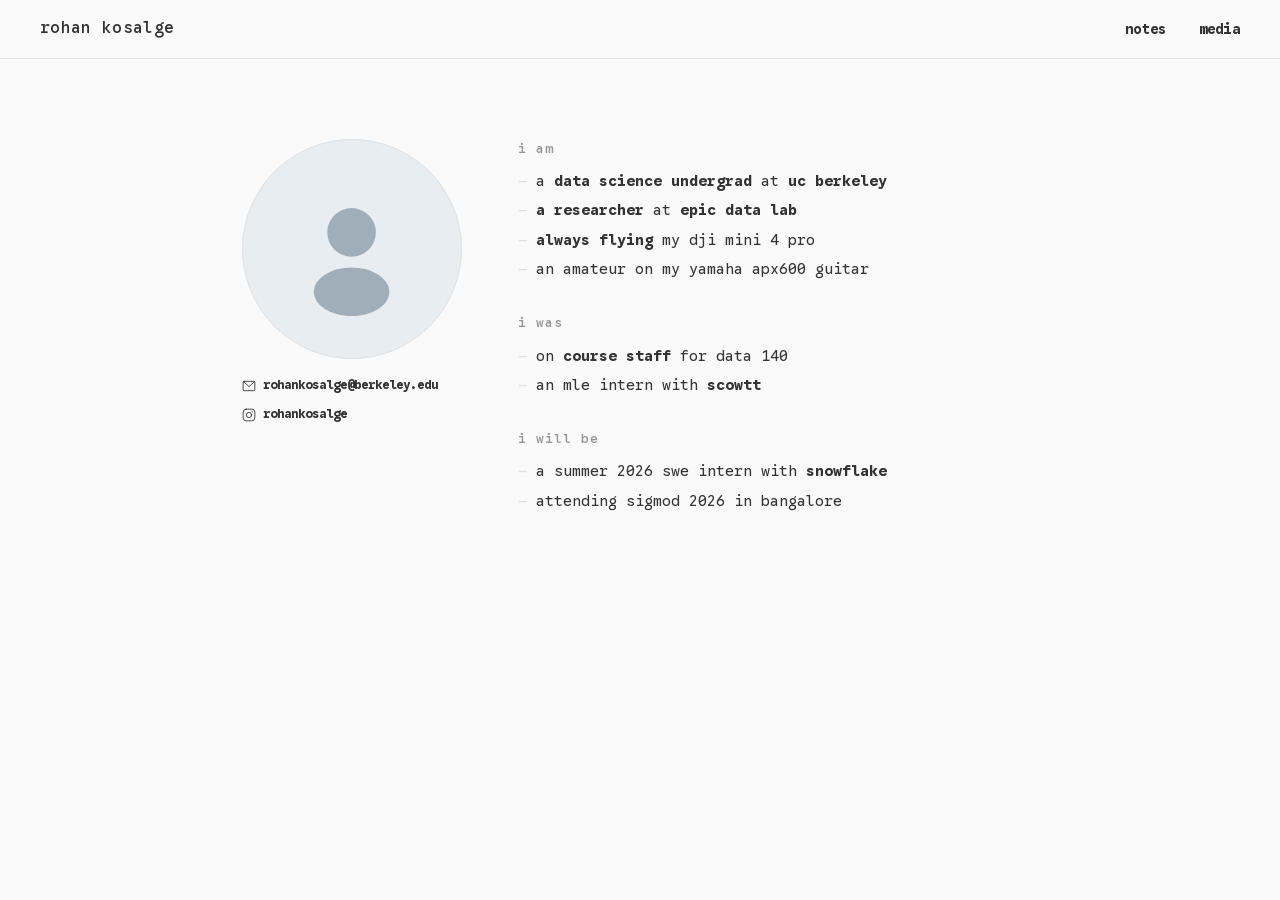
==== index.html @ b26b2457 "feat: contact under avatar, restyle links, remove contact nav - remove contact nav link; add email +" ====
<!DOCTYPE html>
<html lang="en">
<head>
  <meta charset="UTF-8" />
  <meta name="viewport" content="width=device-width, initial-scale=1.0" />
  <title>rohan kosalge</title>
  <link rel="preconnect" href="https://fonts.googleapis.com" />
  <link rel="preconnect" href="https://fonts.gstatic.com" crossorigin />
  <link href="https://fonts.googleapis.com/css2?family=Google+Sans+Code:ital,wght@0,400;0,500;1,400&display=swap" rel="stylesheet" />
  <link rel="stylesheet" href="style.css" />
</head>
<body>

  <header class="nav">
    <span class="nav-title">rohan kosalge</span>
    <nav class="nav-links">
      <a href="#">notes</a>
      <a href="#">media</a>
    </nav>
  </header>

  <main class="profile">

    <div class="avatar-col">
      <div class="avatar-frame">
        <svg class="avatar-icon" viewBox="0 0 100 100" xmlns="http://www.w3.org/2000/svg" aria-hidden="true">
          <circle cx="50" cy="38" r="18" />
          <ellipse cx="50" cy="82" rx="28" ry="18" />
        </svg>
      </div>

      <div class="contact-links">
        <a href="mailto:rohankosalge@berkeley.edu" class="contact-item">
          <svg class="contact-icon" viewBox="0 0 24 24" xmlns="http://www.w3.org/2000/svg" aria-hidden="true">
            <rect x="2" y="4" width="20" height="16" rx="2" ry="2" fill="none" stroke="currentColor" stroke-width="1.5"/>
            <polyline points="2,4 12,13 22,4" fill="none" stroke="currentColor" stroke-width="1.5"/>
          </svg>
          <span>rohankosalge@berkeley.edu</span>
        </a>
        <a href="https://www.instagram.com/rohankosalge/" class="contact-item">
          <svg class="contact-icon" viewBox="0 0 24 24" xmlns="http://www.w3.org/2000/svg" aria-hidden="true">
            <rect x="2" y="2" width="20" height="20" rx="5" ry="5" fill="none" stroke="currentColor" stroke-width="1.5"/>
            <circle cx="12" cy="12" r="4.5" fill="none" stroke="currentColor" stroke-width="1.5"/>
            <circle cx="17.5" cy="6.5" r="1" fill="currentColor"/>
          </svg>
          <span>rohankosalge</span>
        </a>
      </div>
    </div>

    <div class="timeline-col">

      <section class="timeline-block">
        <h2>i am</h2>
        <ul>
          <li>a <a href="notes.html">data science undergrad</a> at <a href="https://cdss.berkeley.edu/">uc berkeley</a></li>
          <li><a href="https://scholar.google.com/citations?user=vtIwd5IAAAAJ&hl=en&oi=ao">a researcher</a> at <a href="https://epic.berkeley.edu/">epic data lab</a></li>
          <li><a href="media.html">always flying</a> my dji mini 4 pro</li>
          <li>an amateur on my yamaha apx600 guitar</li>
        </ul>
      </section>

      <section class="timeline-block">
        <h2>i was</h2>
        <ul>
          <li>on <a href="https://data140.org/staff/#rohan-kosalge">course staff</a> for data 140</li>
          <li>an mle intern with <a href="https://www.scowtt.com/">scowtt</a></li>
        </ul>
      </section>

      <section class="timeline-block">
        <h2>i will be</h2>
        <ul>
          <li>a summer 2026 swe intern with <a href="https://www.snowflake.com/">snowflake</a></li>
          <li>attending sigmod 2026 in bangalore</li>
        </ul>
      </section>

    </div>
  </main>

</body>
</html>
---- style.css ----
*, *::before, *::after {
  box-sizing: border-box;
  margin: 0;
  padding: 0;
}

:root {
  --bg: #FAFAFA;
  --text: #333333;
  --border: #E0E0E0;
  --avatar-bg: #E8EDF2;
  --avatar-icon: #A0AEBA;
}

html {
  font-size: 16px;
  scroll-behavior: smooth;
}

body {
  font-family: 'Google Sans Code', 'Courier New', monospace;
  background: var(--bg);
  color: var(--text);
  min-height: 100vh;
  line-height: 1.6;
}

/* ── global link style ── */

a {
  color: var(--text);
  text-decoration: none;
  font-weight: 700;
  transition: opacity 0.15s ease;
}

a:hover {
  opacity: 0.55;
}

/* ── nav ── */

.nav {
  position: sticky;
  top: 0;
  z-index: 100;
  display: flex;
  align-items: center;
  justify-content: space-between;
  padding: 1rem 2.5rem;
  background: var(--bg);
  border-bottom: 1px solid var(--border);
}

.nav-title {
  font-size: 1rem;
  font-weight: 500;
  letter-spacing: 0.02em;
  color: var(--text);
}

.nav-links {
  display: flex;
  gap: 2rem;
}

.nav-links a {
  font-size: 0.875rem;
  letter-spacing: 0.02em;
}

/* ── profile layout ── */

.profile {
  display: grid;
  grid-template-columns: 220px 1fr;
  gap: 3.5rem;
  max-width: 860px;
  margin: 5rem auto;
  padding: 0 2rem;
  align-items: start;
}

/* ── avatar ── */

.avatar-frame {
  width: 100%;
  aspect-ratio: 1 / 1;
  border-radius: 50%;
  background: var(--avatar-bg);
  display: flex;
  align-items: center;
  justify-content: center;
  overflow: hidden;
  border: 1px solid var(--border);
}

.avatar-icon {
  width: 62%;
  height: 62%;
  fill: var(--avatar-icon);
}

/* ── contact links ── */

.contact-links {
  display: flex;
  flex-direction: column;
  gap: 0.55rem;
  margin-top: 1.1rem;
  align-items: flex-start;
}

.contact-item {
  display: flex;
  align-items: center;
  gap: 0.45rem;
  font-size: 0.78rem;
  font-weight: 700;
  color: var(--text);
  text-decoration: none;
  transition: opacity 0.15s ease;
}

.contact-item:hover {
  opacity: 0.55;
}

.contact-icon {
  width: 14px;
  height: 14px;
  flex-shrink: 0;
  color: var(--text);
  stroke-linecap: round;
  stroke-linejoin: round;
}

/* ── timeline ── */

.timeline-col {
  display: flex;
  flex-direction: column;
  gap: 2rem;
}

.timeline-block h2 {
  font-size: 0.8rem;
  font-weight: 500;
  letter-spacing: 0.08em;
  text-transform: lowercase;
  color: var(--text);
  margin-bottom: 0.6rem;
  opacity: 0.5;
}

.timeline-block ul {
  list-style: none;
  display: flex;
  flex-direction: column;
  gap: 0.35rem;
}

.timeline-block ul li {
  font-size: 0.9375rem;
  color: var(--text);
  padding-left: 1.1rem;
  position: relative;
}

.timeline-block ul li::before {
  content: '—';
  position: absolute;
  left: 0;
  color: var(--border);
}

/* ── responsive ── */

@media (max-width: 640px) {
  .nav {
    padding: 0.875rem 1.25rem;
  }

  .nav-links {
    gap: 1.25rem;
  }

  .profile {
    grid-template-columns: 1fr;
    margin: 2.5rem auto;
    gap: 2rem;
  }

  .avatar-col {
    display: flex;
    flex-direction: column;
    align-items: center;
  }

  .avatar-frame {
    width: 140px;
    height: 140px;
    aspect-ratio: unset;
  }

  .contact-links {
    align-items: flex-start;
  }
}
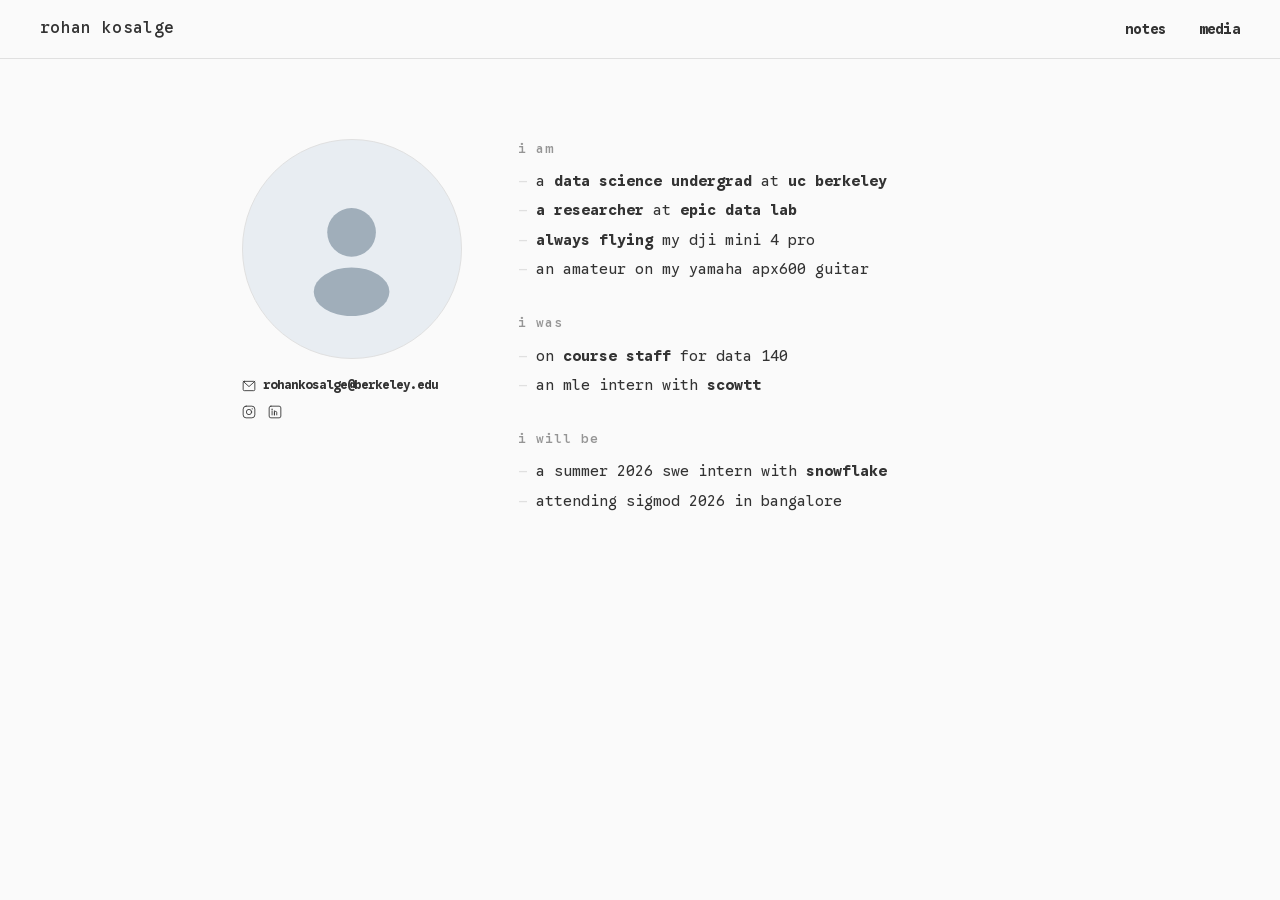
==== commit ba6c855d: "feat: add linkedin icon, show email as plain text, icon-only for instagram/linkedin Co-Authored-By: " ====
--- a/index.html
+++ b/index.html
@@ -30,21 +30,31 @@
       </div>
 
       <div class="contact-links">
-        <a href="mailto:rohankosalge@berkeley.edu" class="contact-item">
+        <div class="contact-item">
           <svg class="contact-icon" viewBox="0 0 24 24" xmlns="http://www.w3.org/2000/svg" aria-hidden="true">
             <rect x="2" y="4" width="20" height="16" rx="2" ry="2" fill="none" stroke="currentColor" stroke-width="1.5"/>
             <polyline points="2,4 12,13 22,4" fill="none" stroke="currentColor" stroke-width="1.5"/>
           </svg>
           <span>rohankosalge@berkeley.edu</span>
-        </a>
-        <a href="https://www.instagram.com/rohankosalge/" class="contact-item">
-          <svg class="contact-icon" viewBox="0 0 24 24" xmlns="http://www.w3.org/2000/svg" aria-hidden="true">
-            <rect x="2" y="2" width="20" height="20" rx="5" ry="5" fill="none" stroke="currentColor" stroke-width="1.5"/>
-            <circle cx="12" cy="12" r="4.5" fill="none" stroke="currentColor" stroke-width="1.5"/>
-            <circle cx="17.5" cy="6.5" r="1" fill="currentColor"/>
-          </svg>
-          <span>rohankosalge</span>
-        </a>
+        </div>
+        <div class="contact-icons-row">
+          <a href="https://www.instagram.com/rohankosalge/" class="contact-icon-link" aria-label="Instagram">
+            <svg class="contact-icon" viewBox="0 0 24 24" xmlns="http://www.w3.org/2000/svg" aria-hidden="true">
+              <rect x="2" y="2" width="20" height="20" rx="5" ry="5" fill="none" stroke="currentColor" stroke-width="1.5"/>
+              <circle cx="12" cy="12" r="4.5" fill="none" stroke="currentColor" stroke-width="1.5"/>
+              <circle cx="17.5" cy="6.5" r="1" fill="currentColor"/>
+            </svg>
+          </a>
+          <a href="https://linkedin.com/in/rohankosalge/?skipRedirect=true" class="contact-icon-link" aria-label="LinkedIn">
+            <svg class="contact-icon" viewBox="0 0 24 24" xmlns="http://www.w3.org/2000/svg" aria-hidden="true">
+              <rect x="2" y="2" width="20" height="20" rx="3" ry="3" fill="none" stroke="currentColor" stroke-width="1.5"/>
+              <line x1="7" y1="10" x2="7" y2="17" stroke="currentColor" stroke-width="1.5" stroke-linecap="round"/>
+              <line x1="7" y1="7" x2="7" y2="7.5" stroke="currentColor" stroke-width="2" stroke-linecap="round"/>
+              <path d="M11 17v-4a2 2 0 0 1 4 0v4" fill="none" stroke="currentColor" stroke-width="1.5" stroke-linecap="round"/>
+              <line x1="11" y1="10" x2="11" y2="17" stroke="currentColor" stroke-width="1.5" stroke-linecap="round"/>
+            </svg>
+          </a>
+        </div>
       </div>
     </div>
 
--- a/style.css
+++ b/style.css
@@ -118,11 +118,22 @@
   font-size: 0.78rem;
   font-weight: 700;
   color: var(--text);
-  text-decoration: none;
+}
+
+.contact-icons-row {
+  display: flex;
+  gap: 0.75rem;
+  align-items: center;
+}
+
+.contact-icon-link {
+  display: flex;
+  align-items: center;
+  color: var(--text);
   transition: opacity 0.15s ease;
 }
 
-.contact-item:hover {
+.contact-icon-link:hover {
   opacity: 0.55;
 }
 
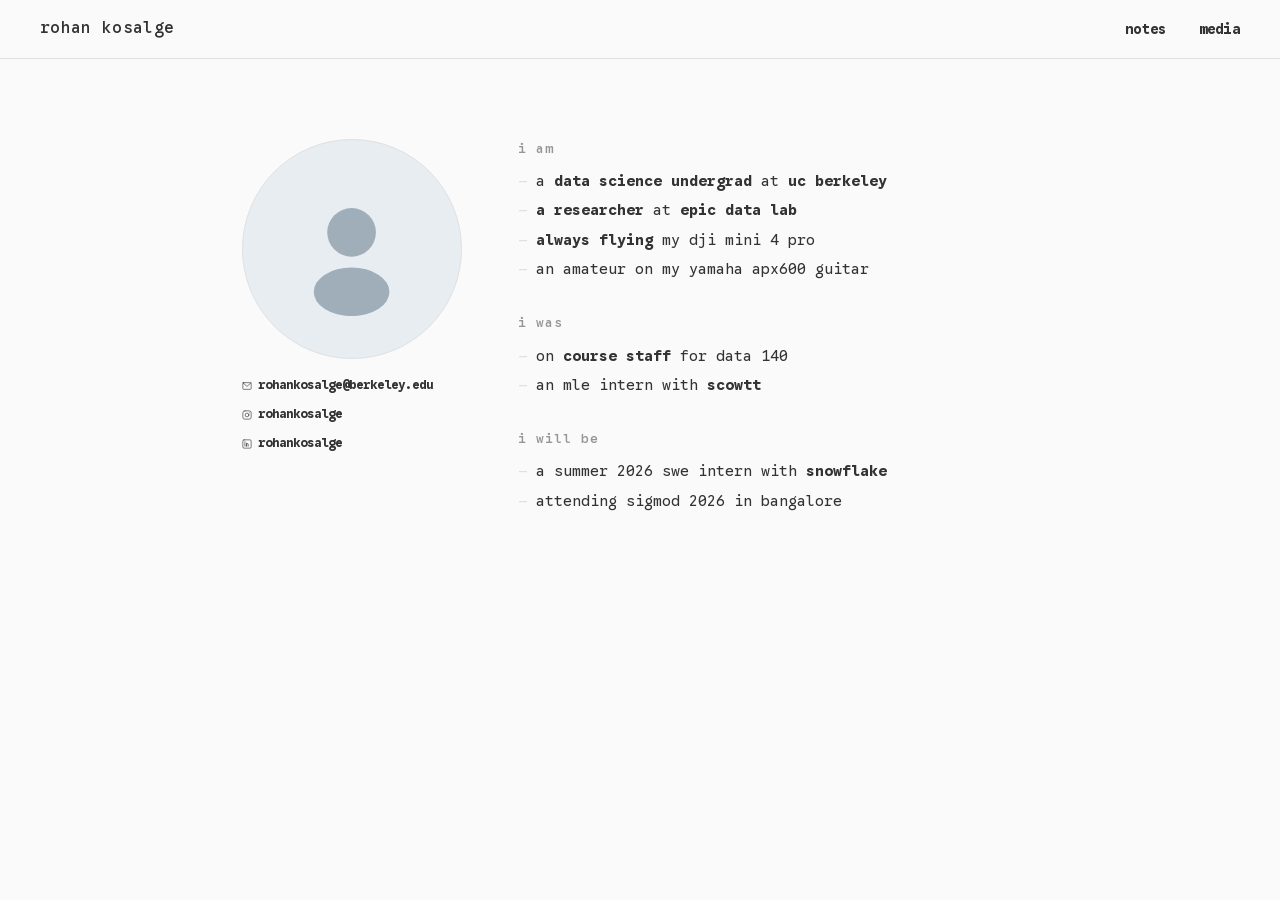
==== commit 8e6aed97: "fix: match link font to body, shrink contact icons, restore instagram/linkedin labels - add font-fam" ====
--- a/index.html
+++ b/index.html
@@ -37,24 +37,24 @@
           </svg>
           <span>rohankosalge@berkeley.edu</span>
         </div>
-        <div class="contact-icons-row">
-          <a href="https://www.instagram.com/rohankosalge/" class="contact-icon-link" aria-label="Instagram">
-            <svg class="contact-icon" viewBox="0 0 24 24" xmlns="http://www.w3.org/2000/svg" aria-hidden="true">
-              <rect x="2" y="2" width="20" height="20" rx="5" ry="5" fill="none" stroke="currentColor" stroke-width="1.5"/>
-              <circle cx="12" cy="12" r="4.5" fill="none" stroke="currentColor" stroke-width="1.5"/>
-              <circle cx="17.5" cy="6.5" r="1" fill="currentColor"/>
-            </svg>
-          </a>
-          <a href="https://linkedin.com/in/rohankosalge/?skipRedirect=true" class="contact-icon-link" aria-label="LinkedIn">
-            <svg class="contact-icon" viewBox="0 0 24 24" xmlns="http://www.w3.org/2000/svg" aria-hidden="true">
-              <rect x="2" y="2" width="20" height="20" rx="3" ry="3" fill="none" stroke="currentColor" stroke-width="1.5"/>
-              <line x1="7" y1="10" x2="7" y2="17" stroke="currentColor" stroke-width="1.5" stroke-linecap="round"/>
-              <line x1="7" y1="7" x2="7" y2="7.5" stroke="currentColor" stroke-width="2" stroke-linecap="round"/>
-              <path d="M11 17v-4a2 2 0 0 1 4 0v4" fill="none" stroke="currentColor" stroke-width="1.5" stroke-linecap="round"/>
-              <line x1="11" y1="10" x2="11" y2="17" stroke="currentColor" stroke-width="1.5" stroke-linecap="round"/>
-            </svg>
-          </a>
-        </div>
+        <a href="https://www.instagram.com/rohankosalge/" class="contact-item">
+          <svg class="contact-icon" viewBox="0 0 24 24" xmlns="http://www.w3.org/2000/svg" aria-hidden="true">
+            <rect x="2" y="2" width="20" height="20" rx="5" ry="5" fill="none" stroke="currentColor" stroke-width="1.5"/>
+            <circle cx="12" cy="12" r="4.5" fill="none" stroke="currentColor" stroke-width="1.5"/>
+            <circle cx="17.5" cy="6.5" r="1" fill="currentColor"/>
+          </svg>
+          <span>rohankosalge</span>
+        </a>
+        <a href="https://linkedin.com/in/rohankosalge/?skipRedirect=true" class="contact-item">
+          <svg class="contact-icon" viewBox="0 0 24 24" xmlns="http://www.w3.org/2000/svg" aria-hidden="true">
+            <rect x="2" y="2" width="20" height="20" rx="3" ry="3" fill="none" stroke="currentColor" stroke-width="1.5"/>
+            <line x1="7" y1="10" x2="7" y2="17" stroke="currentColor" stroke-width="1.5" stroke-linecap="round"/>
+            <line x1="7" y1="7" x2="7" y2="7.5" stroke="currentColor" stroke-width="2" stroke-linecap="round"/>
+            <path d="M11 17v-4a2 2 0 0 1 4 0v4" fill="none" stroke="currentColor" stroke-width="1.5" stroke-linecap="round"/>
+            <line x1="11" y1="10" x2="11" y2="17" stroke="currentColor" stroke-width="1.5" stroke-linecap="round"/>
+          </svg>
+          <span>rohankosalge</span>
+        </a>
       </div>
     </div>
 
--- a/style.css
+++ b/style.css
@@ -31,6 +31,7 @@
   color: var(--text);
   text-decoration: none;
   font-weight: 700;
+  font-family: inherit;
   transition: opacity 0.15s ease;
 }
 
@@ -114,32 +115,21 @@
 .contact-item {
   display: flex;
   align-items: center;
-  gap: 0.45rem;
+  gap: 0.4rem;
   font-size: 0.78rem;
   font-weight: 700;
-  color: var(--text);
-}
-
-.contact-icons-row {
-  display: flex;
-  gap: 0.75rem;
-  align-items: center;
-}
-
-.contact-icon-link {
-  display: flex;
-  align-items: center;
-  color: var(--text);
-  transition: opacity 0.15s ease;
-}
-
-.contact-icon-link:hover {
+  font-family: inherit;
+  color: var(--text);
+  text-decoration: none;
+}
+
+a.contact-item:hover {
   opacity: 0.55;
 }
 
 .contact-icon {
-  width: 14px;
-  height: 14px;
+  width: 10px;
+  height: 10px;
   flex-shrink: 0;
   color: var(--text);
   stroke-linecap: round;
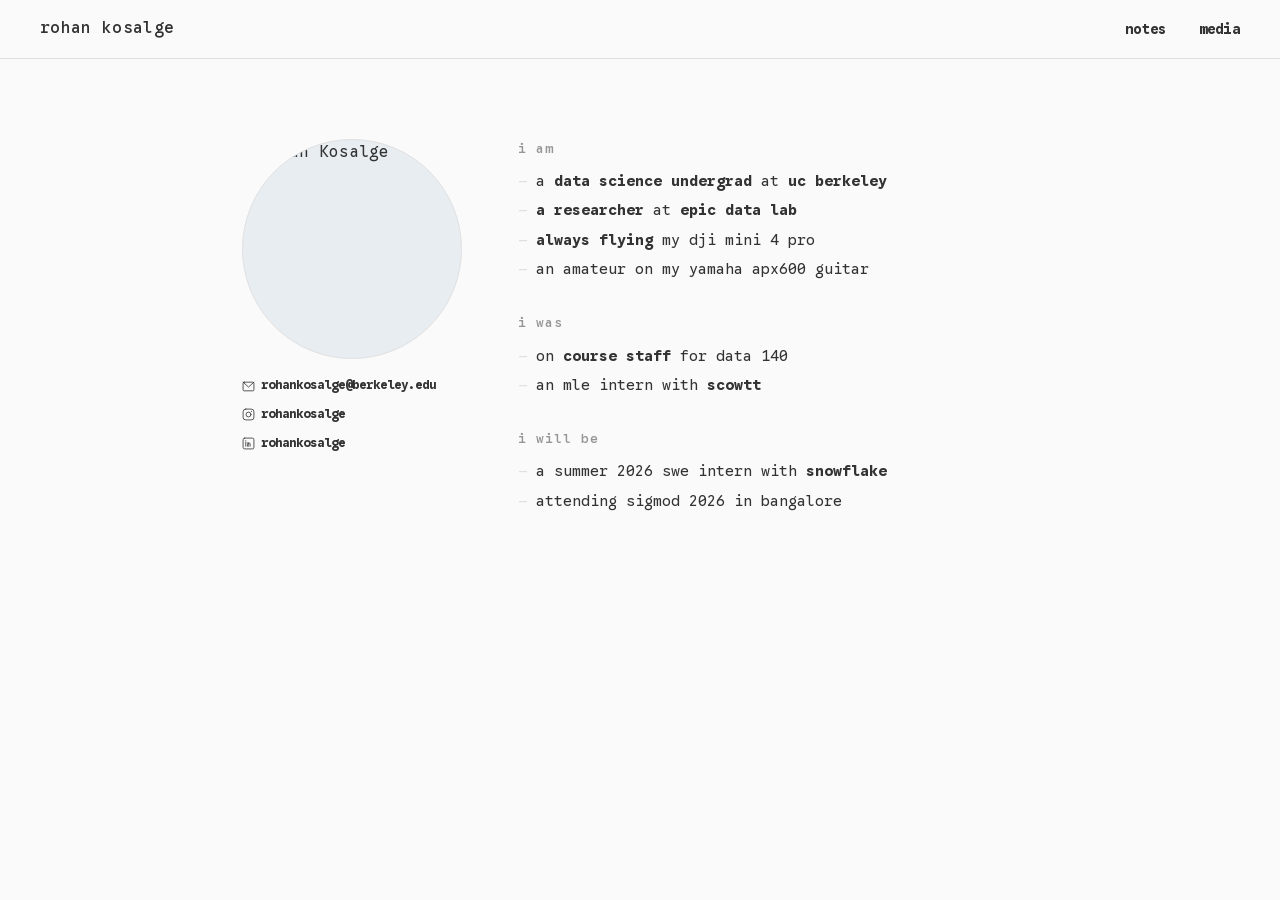
==== commit 202a10d3: "feat: replace avatar placeholder with profile photo Co-Authored-By: Claude Sonnet 4.6 <noreply@anthr" ====
--- a/index.html
+++ b/index.html
@@ -23,10 +23,7 @@
 
     <div class="avatar-col">
       <div class="avatar-frame">
-        <svg class="avatar-icon" viewBox="0 0 100 100" xmlns="http://www.w3.org/2000/svg" aria-hidden="true">
-          <circle cx="50" cy="38" r="18" />
-          <ellipse cx="50" cy="82" rx="28" ry="18" />
-        </svg>
+        <img src="in_iceland.jpg" alt="Rohan Kosalge" class="avatar-photo" />
       </div>
 
       <div class="contact-links">
--- a/style.css
+++ b/style.css
@@ -96,10 +96,10 @@
   border: 1px solid var(--border);
 }
 
-.avatar-icon {
-  width: 62%;
-  height: 62%;
-  fill: var(--avatar-icon);
+.avatar-photo {
+  width: 100%;
+  height: 100%;
+  object-fit: cover;
 }
 
 /* ── contact links ── */
@@ -128,8 +128,8 @@
 }
 
 .contact-icon {
-  width: 10px;
-  height: 10px;
+  width: 13px;
+  height: 13px;
   flex-shrink: 0;
   color: var(--text);
   stroke-linecap: round;
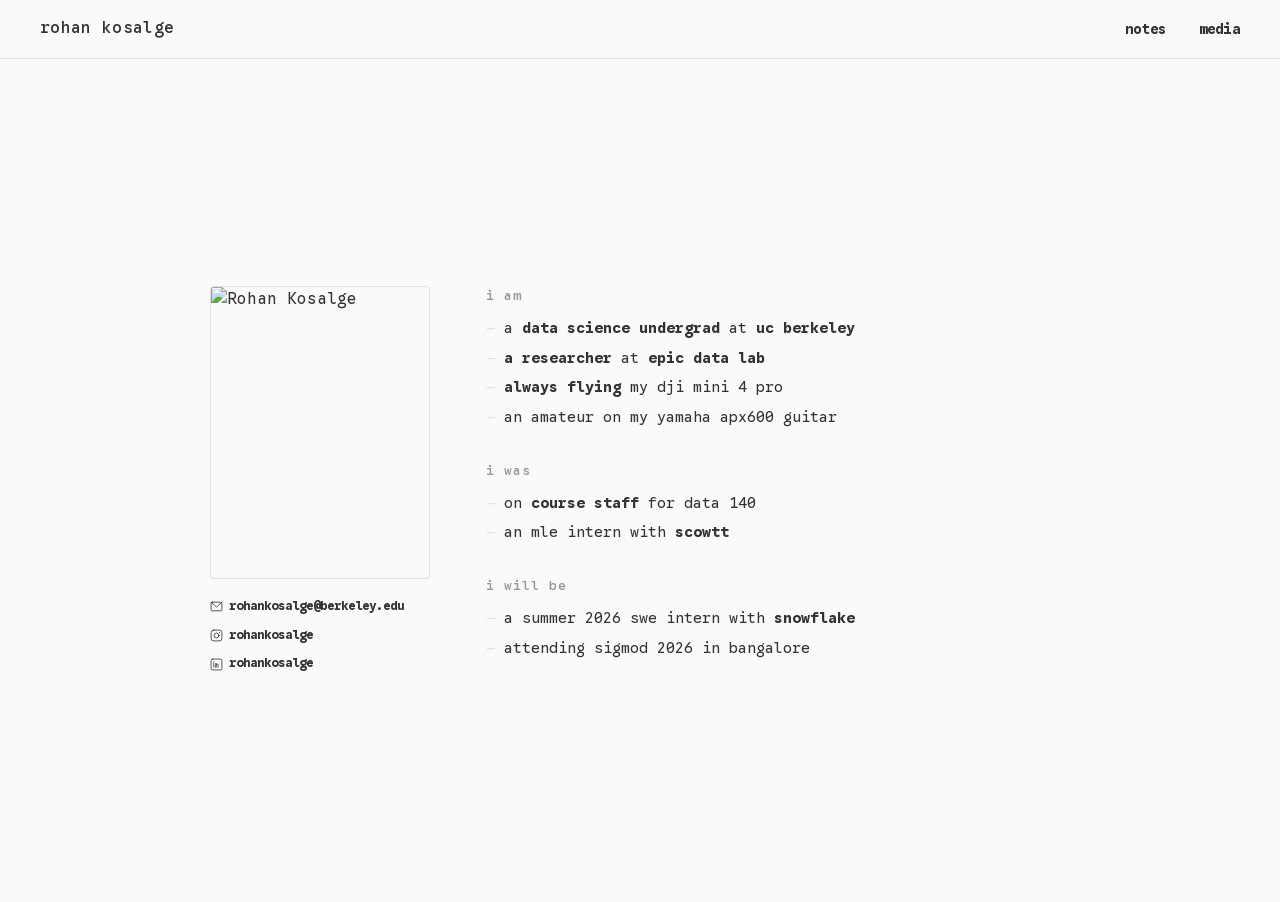
==== commit 0e78b878: "style: vertically and horizontally center profile content in viewport Co-Authored-By: Claude Sonnet " ====
--- a/index.html
+++ b/index.html
@@ -19,7 +19,8 @@
     </nav>
   </header>
 
-  <main class="profile">
+  <main class="profile-wrapper">
+  <div class="profile">
 
     <div class="avatar-col">
       <div class="avatar-frame">
@@ -84,6 +85,7 @@
       </section>
 
     </div>
+  </div>
   </main>
 
 </body>
--- a/style.css
+++ b/style.css
@@ -72,13 +72,20 @@
 
 /* ── profile layout ── */
 
+.profile-wrapper {
+  display: flex;
+  align-items: center;
+  justify-content: center;
+  min-height: calc(100vh - 57px);
+  padding: 3rem 2rem;
+}
+
 .profile {
   display: grid;
   grid-template-columns: 220px 1fr;
   gap: 3.5rem;
   max-width: 860px;
-  margin: 5rem auto;
-  padding: 0 2rem;
+  width: 100%;
   align-items: start;
 }
 
@@ -86,12 +93,8 @@
 
 .avatar-frame {
   width: 100%;
-  aspect-ratio: 1 / 1;
-  border-radius: 50%;
-  background: var(--avatar-bg);
-  display: flex;
-  align-items: center;
-  justify-content: center;
+  aspect-ratio: 3 / 4;
+  border-radius: 4px;
   overflow: hidden;
   border: 1px solid var(--border);
 }
@@ -100,6 +103,7 @@
   width: 100%;
   height: 100%;
   object-fit: cover;
+  object-position: center 28%;
 }
 
 /* ── contact links ── */
@@ -186,9 +190,14 @@
     gap: 1.25rem;
   }
 
+  .profile-wrapper {
+    align-items: flex-start;
+    min-height: unset;
+    padding: 2.5rem 1.25rem;
+  }
+
   .profile {
     grid-template-columns: 1fr;
-    margin: 2.5rem auto;
     gap: 2rem;
   }
 
@@ -199,9 +208,8 @@
   }
 
   .avatar-frame {
-    width: 140px;
-    height: 140px;
-    aspect-ratio: unset;
+    width: 160px;
+    aspect-ratio: 3 / 4;
   }
 
   .contact-links {
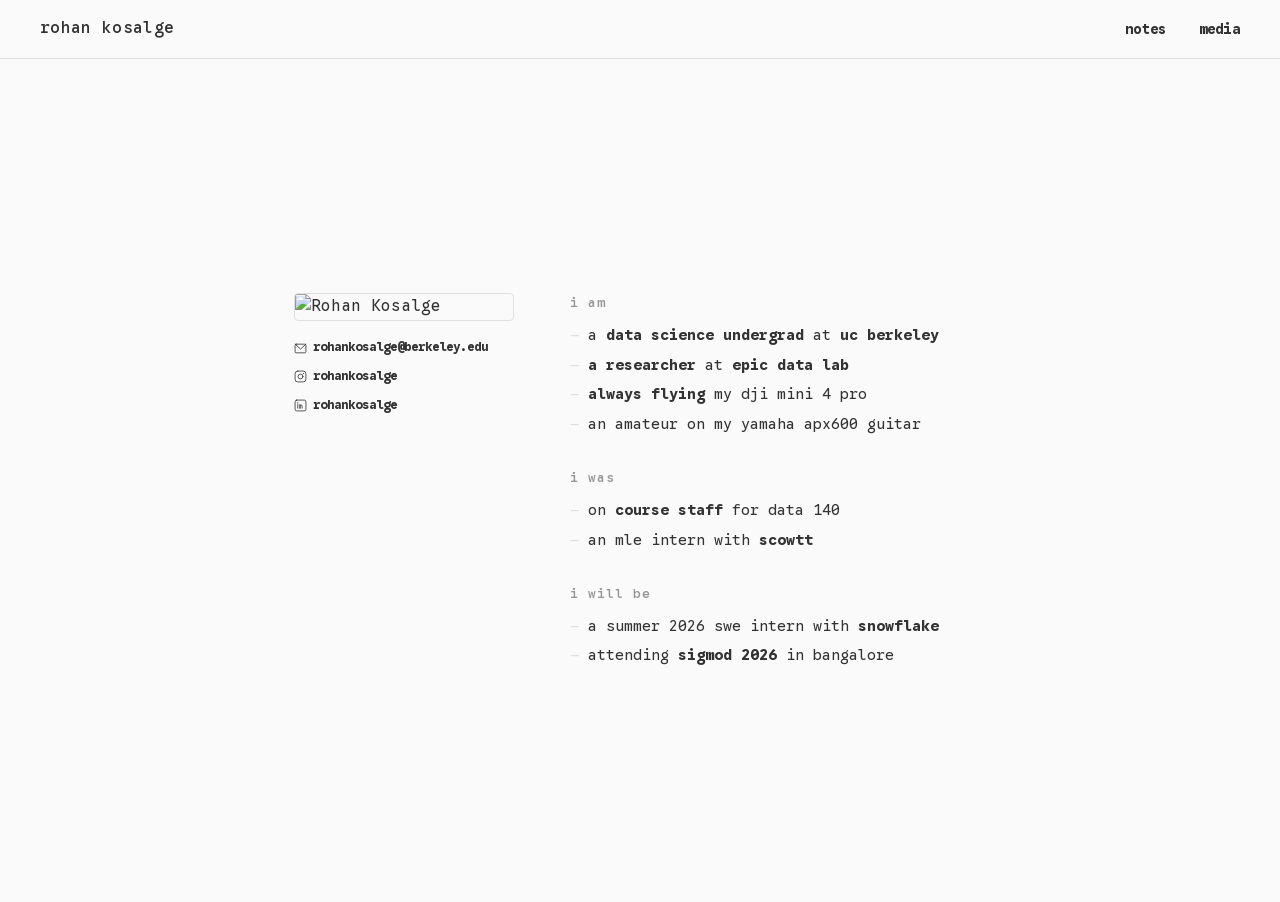
==== commit a7e2d0b7: "feat: hyperlink sigmod 2026 to 2026.sigmod.org Co-Authored-By: Claude Sonnet 4.6 <noreply@anthropic." ====
--- a/index.html
+++ b/index.html
@@ -80,7 +80,7 @@
         <h2>i will be</h2>
         <ul>
           <li>a summer 2026 swe intern with <a href="https://www.snowflake.com/">snowflake</a></li>
-          <li>attending sigmod 2026 in bangalore</li>
+          <li>attending <a href="https://2026.sigmod.org/">sigmod 2026</a> in bangalore</li>
         </ul>
       </section>
 
--- a/style.css
+++ b/style.css
@@ -15,6 +15,7 @@
 html {
   font-size: 16px;
   scroll-behavior: smooth;
+  overflow-y: scroll;
 }
 
 body {
@@ -77,7 +78,7 @@
   align-items: center;
   justify-content: center;
   min-height: calc(100vh - 57px);
-  padding: 3rem 2rem;
+  padding: 3rem 2.5rem 3rem 13rem;
 }
 
 .profile {
@@ -93,17 +94,15 @@
 
 .avatar-frame {
   width: 100%;
-  aspect-ratio: 3 / 4;
   border-radius: 4px;
+  border: 1px solid var(--border);
   overflow: hidden;
-  border: 1px solid var(--border);
 }
 
 .avatar-photo {
   width: 100%;
-  height: 100%;
-  object-fit: cover;
-  object-position: center 28%;
+  height: auto;
+  display: block;
 }
 
 /* ── contact links ── */
@@ -208,8 +207,7 @@
   }
 
   .avatar-frame {
-    width: 160px;
-    aspect-ratio: 3 / 4;
+    width: 200px;
   }
 
   .contact-links {
